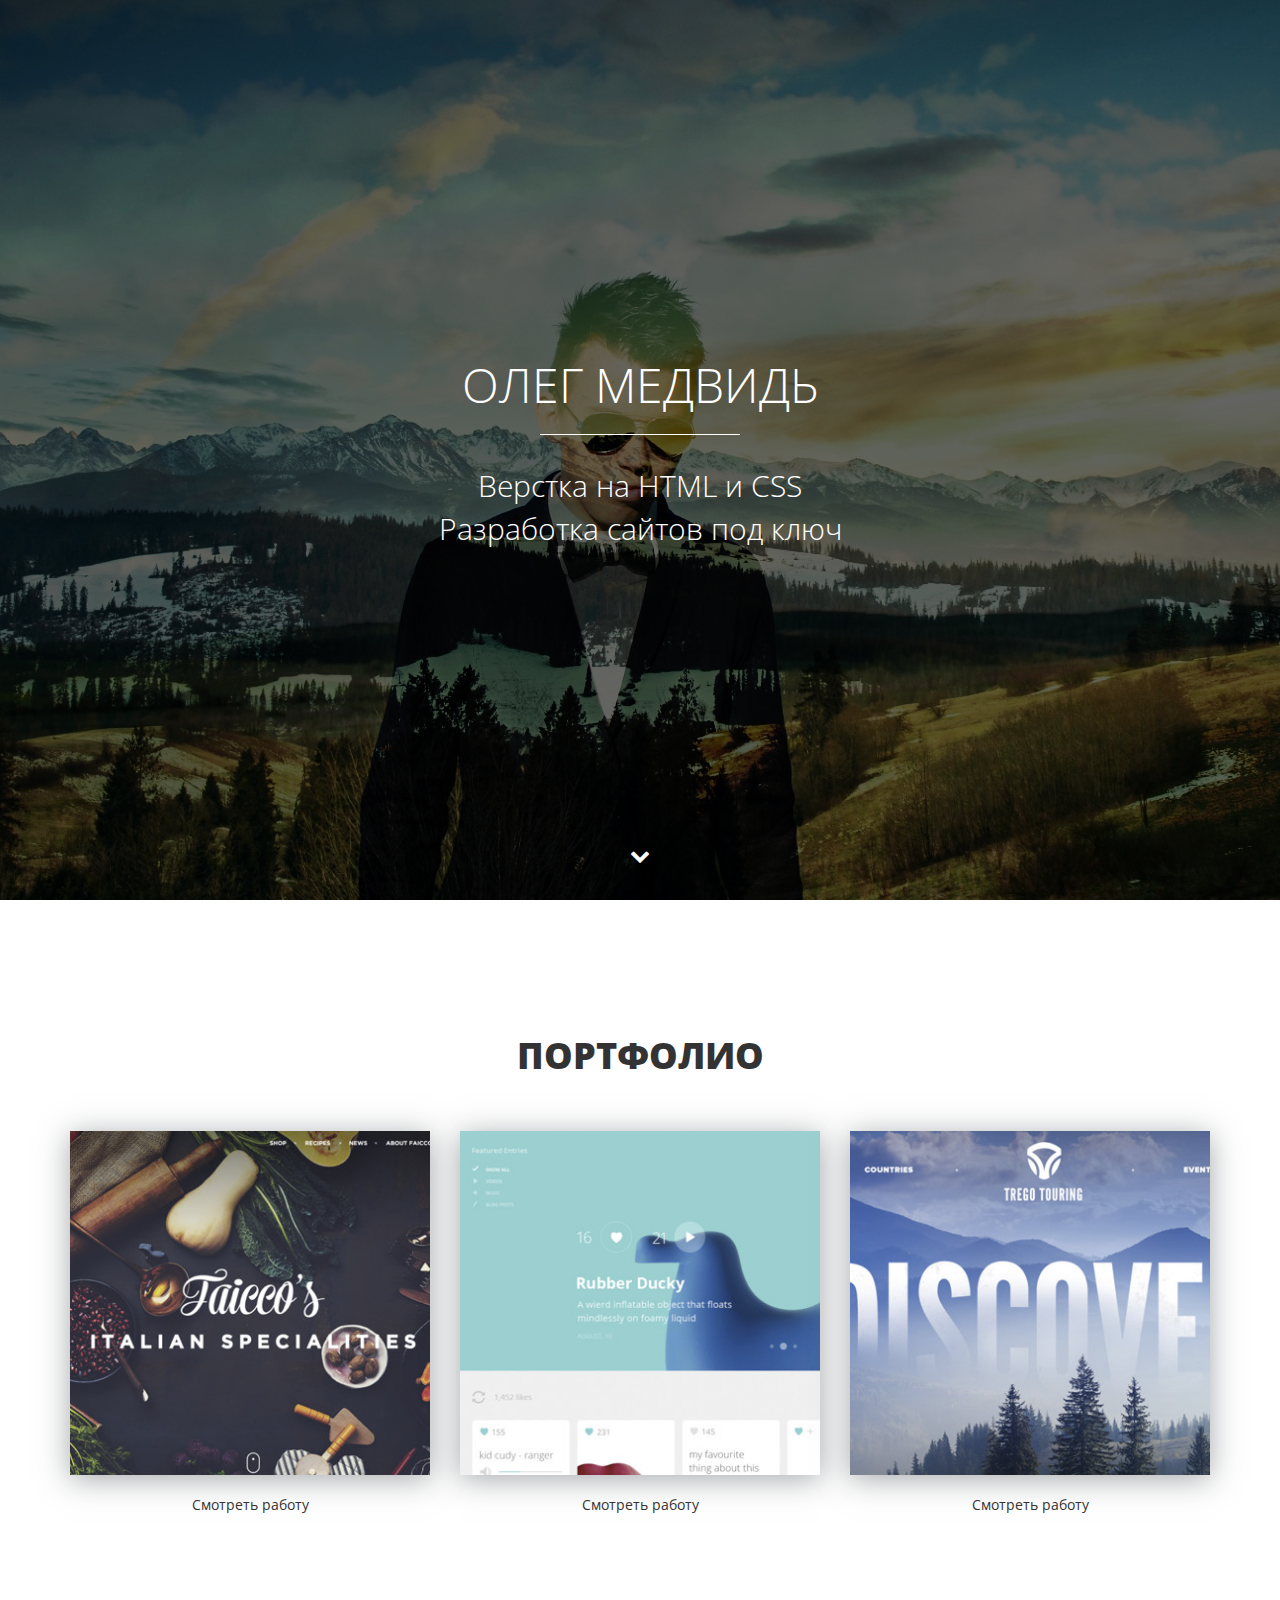
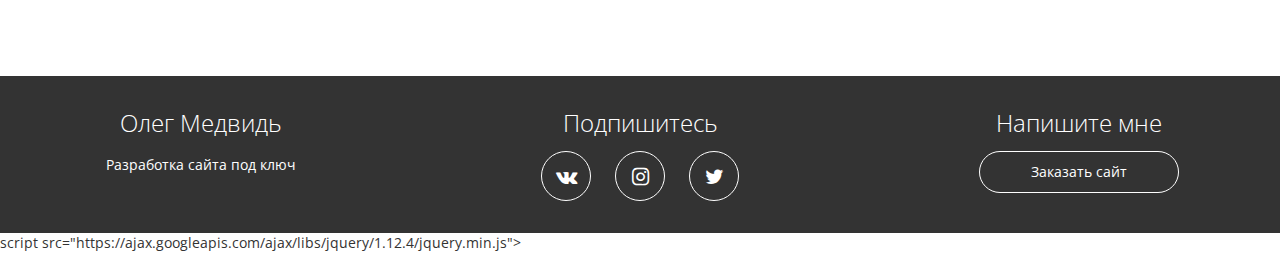
==== index.html @ 2d1d365f "Загрузили все фалы и папки" ====
<!DOCTYPE html>
<html lang="ru">
  <head>
    <meta charset="utf-8">
    <meta http-equiv="X-UA-Compatible" content="IE=edge">
    <meta name="viewport" content="width=device-width, initial-scale=1">
    <meta property="og:url" content="">
    <meta property="og:type" content="website">
    <meta property="og:title" content="Олег Медвидь - верстка сайтов на HTML и CSS">
    <meta property="og:image" content="">
    <meta property="og:description" content="Закажите разработку сайта без посредников от 5 990 рублей">
    <meta property="og:site_name" content="Портфолио верстальщика">
    <meta property="article:author" content="Олег Медвидь">
    <!-- заголовок сайта -->
    <title>Олег Медвидь - Портфолио</title>
    <link href="https://fonts.googleapis.com/css?family=Open+Sans:400,700&amp;subset=cyrillic" rel="stylesheet">
    <link href="css/bootstrap.min.css" rel="stylesheet">
    <link href="css/style.css" rel="stylesheet">
    <link rel="stylesheet" href="css/fontello.css">
     <link rel="stylesheet" href="css/fontello-embedded.css"> 
    <link rel="shortcut icon" type="image/x-icon" href="favicon.ico">
    <!--[if lt IE 9]>
      <script src="https://oss.maxcdn.com/html5shiv/3.7.3/html5shiv.min.js"></script>
      <script src="https://oss.maxcdn.com/respond/1.4.2/respond.min.js"></script>
    <![endif]-->
  </head>
  <body>

   <div class="main">
      <div class="main-overlay"></div>
        <div class="wrapper">
          <div class="main-header">
       <h1>Олег Медвидь</h1>
       <div class="main-line"></div>
       <p>Верстка на HTML и CSS <br>
Разработка сайтов под ключ</p>
     </div>
    </div> 
    <a class="main-down" href="#"><i class="icon-down"></i></a>
   </div>

   <div class="portfolio">
        <div class="container">
          <h2 class="section-header">Портфолио</h2>
          <div class="row">
            <div class="col-md-4">
              <div class="portfolio-block">
              <img src="img/portfolio/1.jpg" alt="Работа №1">
              <a data-toggle="modal" data-work='work-1' href="#work-1">Смотреть работу</a>
              </div>
            </div>
            <div class="col-md-4">
              <div class="portfolio-block">
              <img src="img/portfolio/2.jpg" alt="Работа №2">
              <a data-toggle="modal" data-work='work-2' href="#work">Смотреть работу</a>
              </div>
            </div>
            <div class="col-md-4">
              <div class="portfolio-block">
              <img src="img/portfolio/3.jpg" alt="Работа №3">
              <a data-toggle="modal" data-work='work-3' href="#work">Смотреть работу</a>
              </div>
            </div>
          </div>
     </div>
   </div>
   <div class="footer">
     <div class="container">
       <div class="row">
         <div class="col-md-3">
           <strong>Олег Медвидь</strong>
           <p>Разработка сайта под ключ</p>
         </div>
         <div class="col-md-6">
           <strong>Подпишитесь</strong>
           <div class="social-links">
             <a href="https://vk.com/not_fouund"><i class="icon-vk"></i></a>
             <a href="https://www.instagram.com/oleg_medvid/"><i class="icon-instagram"></i></a>
             <a href="#"><i class="icon-twitter"></i></a>
           </div>
         </div>
         <div class="col-md-3">
         <strong>Напишите мне</strong>
         <a href="https://vk.me/not_fouund" class="offer-btn">Заказать сайт</a>
         </div>
       </div>
     </div>
   </div>
    <!-- Всплывающие окна -->
      <!-- Всплывающие окна -->
      <div class="modal fade" id="work-1" role="dialog">
        <div class="modal-dialog" role="document">
          <div class="modal-content">
            <div class="modal-header">
              <button type="button" class="close" data-dismiss="modal" aria-label="Close"><span aria-hidden="true">&times;</span></button>
              <h4 class="modal-title">Работа №1</h4>
            </div>
            <div class="modal-body">
              <div class="row">
                <div class="col-lg-3">
                  <img src="img/portfolio/1.jpg" alt="Первая работа">
                </div>
                <div class="col-lg-9">
                  <h4>Сайт для ресторана</h4>
                  <p>Описания сайта</p>
                  <a href="https://vk.me/not_fouund" class="modal-btn">Заказать такой сайт</a>
                </div>
              </div>
            </div>
          </div>
        </div>
      </div>
    <!-- jQuery (necessary for Bootstrap's JavaScript plugins) -->
    script src="https://ajax.googleapis.com/ajax/libs/jquery/1.12.4/jquery.min.js"></script>
    <script src="js/bootstrap.min.js"></script>
    <script>
      $(function() {
        var link = $('a[data-toggle="modal"]');
        link.on('click', function(event) {
          var work = $(this).attr('data-work');
          var modal = $('.modal');
          modal.find('.modal-body').load(work+'.html');
        });
      });
    </script>
  </body>
</html>
---- css/style.css ----
body {
	font-family: 'Open Sans', sans-serif;
}
html {
	font-size: 10px;
}
.wrapper {
	display:table-cell;
	vertical-align:middle;
}
.main{
	position: relative;
	display:table;
	width: 100%;
	text-align: center;
	color: #fff;
	height: 100vh;
	background: #000 url(../img/IMG_4214ggggssssss.jpg) center center no-repeat;
}
.main-overlay {
	position: absolute;
	z-index: 1;
	width: 100%;	
	height: 100%;
	background-color: rgba(0,0,0,0.6);
}
.main h1 {
margin-bottom: 1.4rem;
font-weight: 300;
text-transform: uppercase;
font-size: 4.8rem;
}
.main p {
	font-size: 3rem;
	font-weight: 300;
}
.main-header {
	position: relative;
	z-index: 2;
}
.main-line {
	width: 200px;
	height: 1px;
	background-color: #fff;
	margin: 0 auto;
}
.main-down {
	position: absolute;
	color: #fff;
	z-index: 4;	
	bottom: 2rem;
	display: inline-block;
    font-size: 2rem;	
    width: 50px;
    height: 50px;
    border-radius: 50%; ;
    border: 1px solid transparent;
    line-height: 50px;
    left: 50%;
    margin-left: -25px;
    transition: 0.2s;
}
   .main-down:hover {
	color: #fff;
	border-color: #fff;
}
/*Секцыя з портфолио*/
 .portfolio {
	padding: 10rem 0px;
	text-align: center;
}
.section-header {
	text-transform: uppercase;
	font-weight: 800;
	font-size: 3.6rem;
	margin-bottom: 5rem;
	}
	.portfolio img {
		width: 100%;
		max-width: 360px;
		box-shadow: 0px 4px 29px 0px rgba(87, 92, 97, 0.54);
	}
	.portfolio a {
		display: block;
		margin: 2rem auto 6rem;
		color: #333;
		width: 17rem;
		border-bottom: 1px solid transparent;
	}
	.portfolio a:hover {
	text-decoration: none;
	border-bottom: 1px dotted #333;
	}
	/*Секция подвал*/
	.footer {
	background-color: #333;
	color: #fff;
	text-align: center;
	padding: 3rem 0;
}
.footer strong {
	font-weight: 300;
	font-size: 2.4rem;
}
  .social-links {
  	margin-top: 1rem;
  }
  .social-links a {
	width: 5rem;
	height: 5rem;
	line-height: 5rem;
	display: inline-block;
	color: #fff;
	border: solid 1px #fff;
	border-radius: 50%;
	margin-left: 1rem;
	margin-right: 1rem;
	font-size: 2rem;
	transition: 0.2s;
}
.social-links a:hover {
	background-color: #fff;
	color: #646464;
}
.offer-btn {
	display: block;
	width: 80%;
	max-width: 200px;
	margin: 1rem auto;
	border: 1px solid #fff;
	padding-top: 1rem;
	padding-bottom: 1rem;
	color: #fff;
	border-radius: 100px;
	transition: 0.2s;
}
.offer-btn:hover {
	text-decoration: none;
	background-color: #fff;
	color: #646464;
}
.modal img {
	width: 115%;
}
.modal-title {
	font-weight: 800;
	font-size: 2rem;
}
.close {
	background-color: transparent;
	border: none;
	font-size: 2.5rem;
	position: absolute;
	right: 2rem;
	top: 1rem;
}
.modal-btn {
	display: inline-block;
	color: #333;
	border: 1px solid #333;
	padding: 10px 20px;
	border-radius: 5px;
}
.modal-btn:hover {
	background-color: #333;
	color: #fff;
	text-decoration: none;
}
@media (min-width: 0px) and (max-width: 767px) {
	html {
		font-size: 7px;
	}
	.footer strong {
		margin: 3rem 0 2rem;
		display: inline-block;
	}
	.social-links a {
		font-size: 1.5rem;
	}
}

@media (min-width: 768px) and (max-width: 991px) {
	.footer strong {
		margin: 3rem 0 2rem;
		display: inline-block;
	}
}
---- css/fontello.css ----
@font-face {
  font-family: 'fontello';
  src: url('../font/fontello.eot?21249655');
  src: url('../font/fontello.eot?21249655#iefix') format('embedded-opentype'),
       url('../font/fontello.woff2?21249655') format('woff2'),
       url('../font/fontello.woff?21249655') format('woff'),
       url('../font/fontello.ttf?21249655') format('truetype'),
       url('../font/fontello.svg?21249655#fontello') format('svg');
  font-weight: normal;
  font-style: normal;
}
/* Chrome hack: SVG is rendered more smooth in Windozze. 100% magic, uncomment if you need it. */
/* Note, that will break hinting! In other OS-es font will be not as sharp as it could be */
/*
@media screen and (-webkit-min-device-pixel-ratio:0) {
  @font-face {
    font-family: 'fontello';
    src: url('../font/fontello.svg?21249655#fontello') format('svg');
  }
}
*/
 
 [class^="icon-"]:before, [class*=" icon-"]:before {
  font-family: "fontello";
  font-style: normal;
  font-weight: normal;
  speak: none;
 
  display: inline-block;
  text-decoration: inherit;
  width: 1em;
  margin-right: .2em;
  text-align: center;
  /* opacity: .8; */
 
  /* For safety - reset parent styles, that can break glyph codes*/
  font-variant: normal;
  text-transform: none;
 
  /* fix buttons height, for twitter bootstrap */
  line-height: 1em;
 
  /* Animation center compensation - margins should be symmetric */
  /* remove if not needed */
  margin-left: .2em;
 
  /* you can be more comfortable with increased icons size */
  /* font-size: 120%; */
 
  /* Font smoothing. That was taken from TWBS */
  -webkit-font-smoothing: antialiased;
  -moz-osx-font-smoothing: grayscale;
 
  /* Uncomment for 3D effect */
  /* text-shadow: 1px 1px 1px rgba(127, 127, 127, 0.3); */
}
 
.icon-down:before { content: '\e800'; } /* '' */
.icon-twitter:before { content: '\f099'; } /* '' */
.icon-instagram:before { content: '\f16d'; } /* '' */
.icon-vk:before { content: '\f189'; } /* '' */
---- css/fontello-embedded.css ----
@font-face {
  font-family: 'fontello';
  src: url('../font/fontello.eot?14217834');
  src: url('../font/fontello.eot?14217834#iefix') format('embedded-opentype'),
       url('../font/fontello.svg?14217834#fontello') format('svg');
  font-weight: normal;
  font-style: normal;
}
@font-face {
  font-family: 'fontello';
  src: url('[data-uri]') format('woff'),
       url('[data-uri]') format('truetype');
}
/* Chrome hack: SVG is rendered more smooth in Windozze. 100% magic, uncomment if you need it. */
/* Note, that will break hinting! In other OS-es font will be not as sharp as it could be */
/*
@media screen and (-webkit-min-device-pixel-ratio:0) {
  @font-face {
    font-family: 'fontello';
    src: url('../font/fontello.svg?14217834#fontello') format('svg');
  }
}
*/
 
 [class^="icon-"]:before, [class*=" icon-"]:before {
  font-family: "fontello";
  font-style: normal;
  font-weight: normal;
  speak: none;
 
  display: inline-block;
  text-decoration: inherit;
  width: 1em;
  margin-right: .2em;
  text-align: center;
  /* opacity: .8; */
 
  /* For safety - reset parent styles, that can break glyph codes*/
  font-variant: normal;
  text-transform: none;
     
  /* fix buttons height, for twitter bootstrap */
  line-height: 1em;
 
  /* Animation center compensation - margins should be symmetric */
  /* remove if not needed */
  margin-left: .2em;
 
  /* you can be more comfortable with increased icons size */
  /* font-size: 120%; */
 
  /* Uncomment for 3D effect */
  /* text-shadow: 1px 1px 1px rgba(127, 127, 127, 0.3); */
}
.icon-down:before { content: '\e800'; } /* '' */
.icon-twitter:before { content: '\f099'; } /* '' */
.icon-instagram:before { content: '\f16d'; } /* '' */
.icon-vk:before { content: '\f189'; } /* '' */
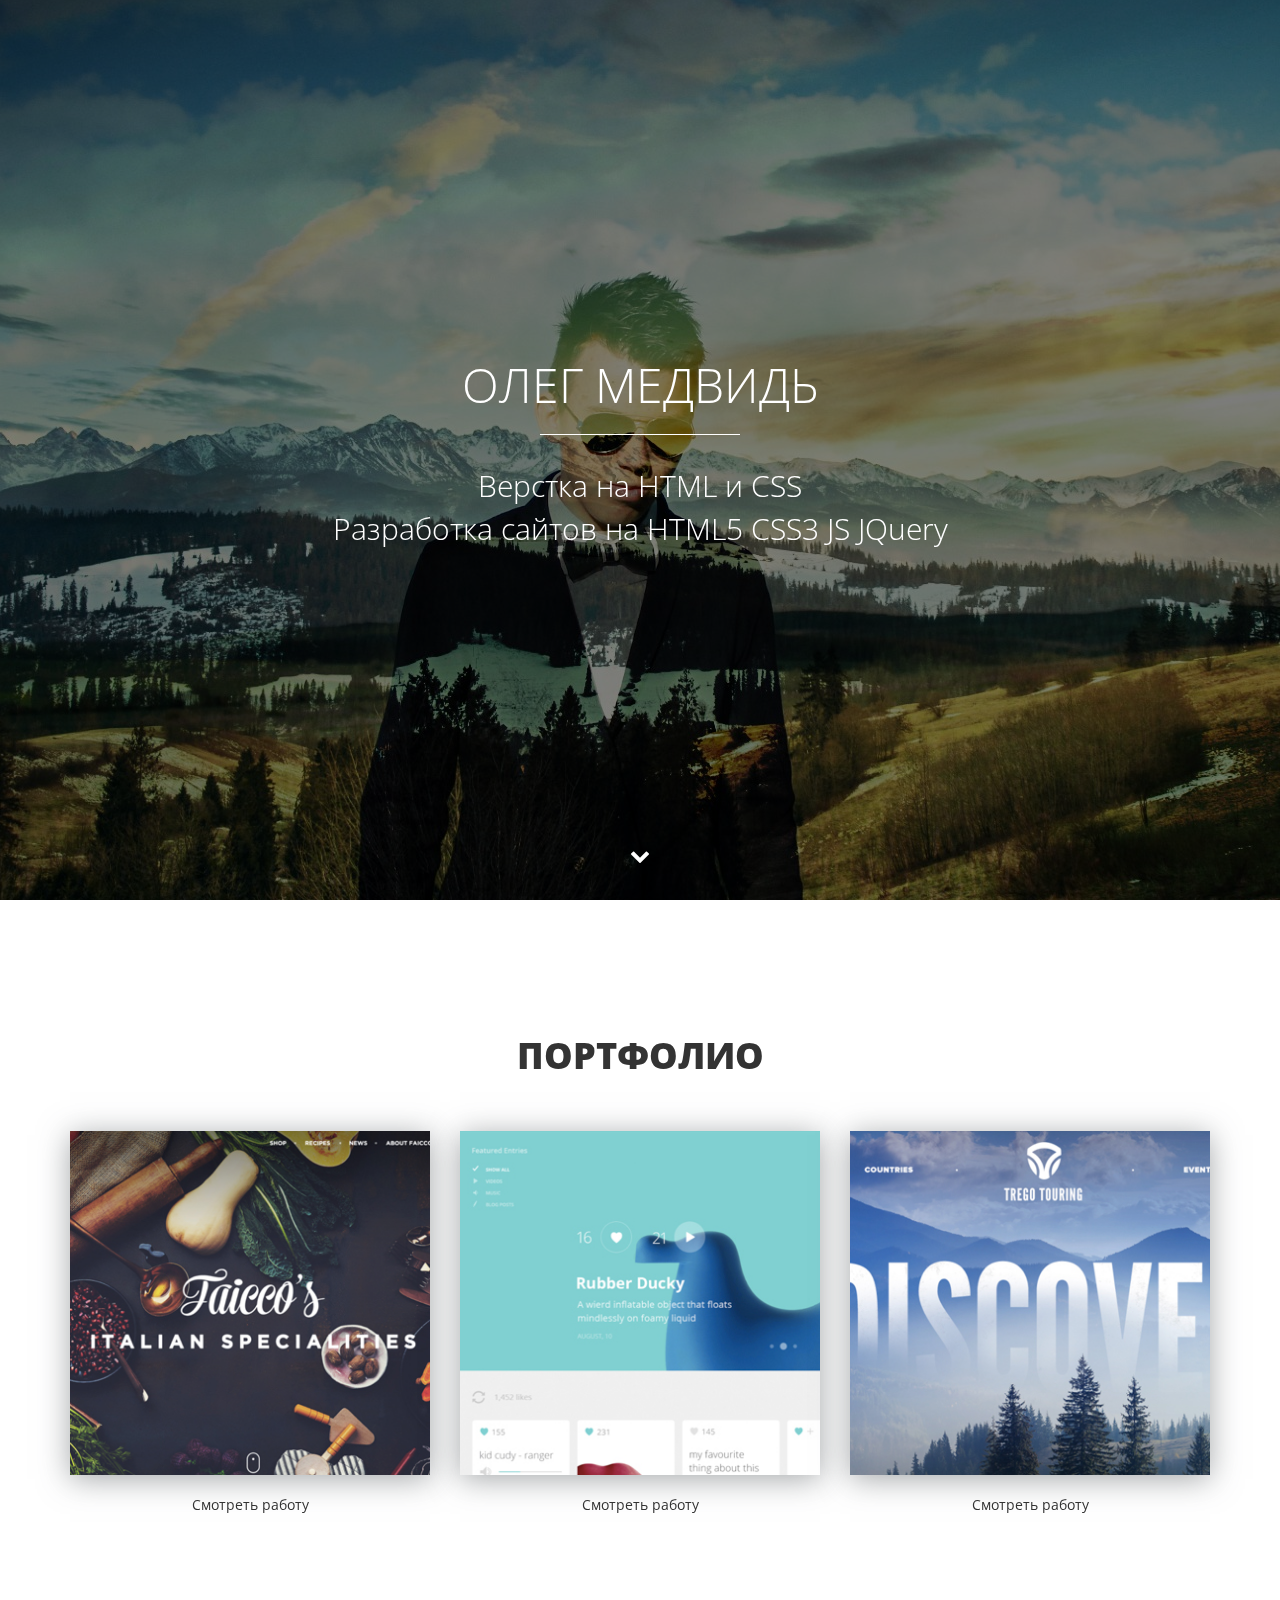
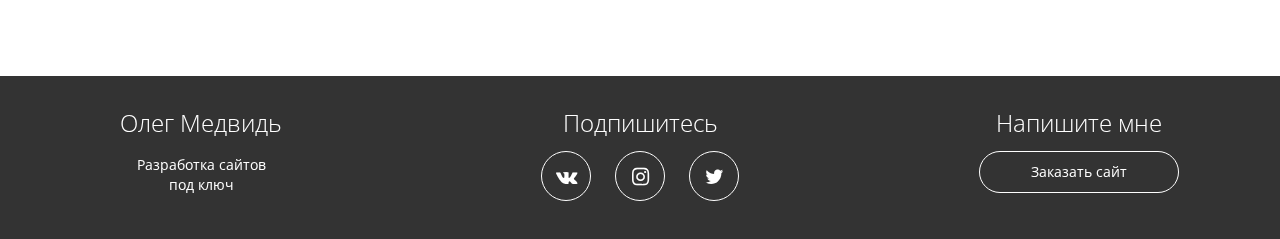
==== commit 6b861d01: "index.html - Плавный скрол, также добавил JS" ====
--- a/index.html
+++ b/index.html
@@ -4,6 +4,7 @@
     <meta charset="utf-8">
     <meta http-equiv="X-UA-Compatible" content="IE=edge">
     <meta name="viewport" content="width=device-width, initial-scale=1">
+    <!-- meta для соцсетей -->
     <meta property="og:url" content="">
     <meta property="og:type" content="website">
     <meta property="og:title" content="Олег Медвидь - верстка сайтов на HTML и CSS">
@@ -11,13 +12,14 @@
     <meta property="og:description" content="Закажите разработку сайта без посредников от 5 990 рублей">
     <meta property="og:site_name" content="Портфолио верстальщика">
     <meta property="article:author" content="Олег Медвидь">
-    <!-- заголовок сайта -->
+    <!-- Заголовок сайта -->
     <title>Олег Медвидь - Портфолио</title>
     <link href="https://fonts.googleapis.com/css?family=Open+Sans:400,700&amp;subset=cyrillic" rel="stylesheet">
     <link href="css/bootstrap.min.css" rel="stylesheet">
+    <link rel="stylesheet" href="css/fontello.css">
+    <link rel="stylesheet" href="css/fontello-embedded.css">
     <link href="css/style.css" rel="stylesheet">
-    <link rel="stylesheet" href="css/fontello.css">
-     <link rel="stylesheet" href="css/fontello-embedded.css"> 
+    <!-- Фавиконка -->
     <link rel="shortcut icon" type="image/x-icon" href="favicon.ico">
     <!--[if lt IE 9]>
       <script src="https://oss.maxcdn.com/html5shiv/3.7.3/html5shiv.min.js"></script>
@@ -25,103 +27,108 @@
     <![endif]-->
   </head>
   <body>
+			
+			<div class="main parallax-window" data-parallax="scroll" data-speed="0.3,5" data-image-src="img/IMG_4214ggggssssss.jpg">
+			<div class="main-overlay"></div>
+				<div class="wrapper">
+					<div class="main-header">
+						<h1>Олег Медвидь </h1>
+						<div class="main-line"></div>
+						<p>Верстка на HTML и CSS <br>Разработка сайтов на 
+						HTML5 CSS3 JS JQuery</p>
+					</div>
+				</div>
+				<a class="main-down" href="#portfolio"><i class="icon-down"></i></a>
+			</div> 
 
-   <div class="main">
-      <div class="main-overlay"></div>
-        <div class="wrapper">
-          <div class="main-header">
-       <h1>Олег Медвидь</h1>
-       <div class="main-line"></div>
-       <p>Верстка на HTML и CSS <br>
-Разработка сайтов под ключ</p>
-     </div>
-    </div> 
-    <a class="main-down" href="#"><i class="icon-down"></i></a>
-   </div>
+			<div class="portfolio" id="portfolio">
+				<div class="container">
+					<h2 class="section-header">Портфолио</h2>
+					<div class="row">
+						<div class="col-md-4">
+							<div class="portfolio-block">
+							<img src="img/portfolio/1.jpg" alt="Работа №1">
+							<a data-toggle="modal" data-work='work-1' href="#work">Смотреть работу</a>
+							</div>
+						</div>
+						<div class="col-md-4">
+							<div class="portfolio-block">
+							<img src="img/portfolio/2.jpg" alt="Работа №2">
+							<a data-toggle="modal" data-work='work-2' href="#work">Смотреть работу</a>
+							</div>
+						</div>
+						<div class="col-md-4">
+							<div class="portfolio-block">
+							<img src="img/portfolio/3.jpg" alt="Работа №3">
+							<a data-toggle="modal" data-work='work-3' href="#work">Смотреть работу</a>
+							</div>
+						</div>
+					</div>
+				</div>
+			</div>   
 
-   <div class="portfolio">
-        <div class="container">
-          <h2 class="section-header">Портфолио</h2>
-          <div class="row">
-            <div class="col-md-4">
-              <div class="portfolio-block">
-              <img src="img/portfolio/1.jpg" alt="Работа №1">
-              <a data-toggle="modal" data-work='work-1' href="#work-1">Смотреть работу</a>
-              </div>
-            </div>
-            <div class="col-md-4">
-              <div class="portfolio-block">
-              <img src="img/portfolio/2.jpg" alt="Работа №2">
-              <a data-toggle="modal" data-work='work-2' href="#work">Смотреть работу</a>
-              </div>
-            </div>
-            <div class="col-md-4">
-              <div class="portfolio-block">
-              <img src="img/portfolio/3.jpg" alt="Работа №3">
-              <a data-toggle="modal" data-work='work-3' href="#work">Смотреть работу</a>
-              </div>
-            </div>
-          </div>
-     </div>
-   </div>
-   <div class="footer">
-     <div class="container">
-       <div class="row">
-         <div class="col-md-3">
-           <strong>Олег Медвидь</strong>
-           <p>Разработка сайта под ключ</p>
-         </div>
-         <div class="col-md-6">
-           <strong>Подпишитесь</strong>
-           <div class="social-links">
-             <a href="https://vk.com/not_fouund"><i class="icon-vk"></i></a>
-             <a href="https://www.instagram.com/oleg_medvid/"><i class="icon-instagram"></i></a>
-             <a href="#"><i class="icon-twitter"></i></a>
-           </div>
-         </div>
-         <div class="col-md-3">
-         <strong>Напишите мне</strong>
-         <a href="https://vk.me/not_fouund" class="offer-btn">Заказать сайт</a>
-         </div>
-       </div>
-     </div>
-   </div>
-    <!-- Всплывающие окна -->
-      <!-- Всплывающие окна -->
-      <div class="modal fade" id="work-1" role="dialog">
-        <div class="modal-dialog" role="document">
-          <div class="modal-content">
-            <div class="modal-header">
-              <button type="button" class="close" data-dismiss="modal" aria-label="Close"><span aria-hidden="true">&times;</span></button>
-              <h4 class="modal-title">Работа №1</h4>
-            </div>
-            <div class="modal-body">
-              <div class="row">
-                <div class="col-lg-3">
-                  <img src="img/portfolio/1.jpg" alt="Первая работа">
-                </div>
-                <div class="col-lg-9">
-                  <h4>Сайт для ресторана</h4>
-                  <p>Описания сайта</p>
-                  <a href="https://vk.me/not_fouund" class="modal-btn">Заказать такой сайт</a>
-                </div>
-              </div>
-            </div>
-          </div>
-        </div>
-      </div>
+			<div class="footer">
+				<div class="container">
+					<div class="row">
+						<div class="col-md-3">
+							<strong>Олег Медвидь</strong>
+							<p>Разработка сайтов <br>под ключ</p>
+						</div>
+						<div class="col-md-6">
+							<strong>Подпишитесь</strong>
+							<div class="social-links">
+								<a href="https://vk.com/not_fouund"><i class="icon-vk"></i></a>
+								<a href="https://www.instagram.com/oleg_medvid/"><i class="icon-instagram"></i></a>
+								<a href="#"><i class="icon-twitter"></i></a>
+							</div>
+						</div>
+						<div class="col-md-3">
+							<strong>Напишите мне</strong>
+							<a href="https://vk.me/not_fouund" class="offer-btn">Заказать сайт</a>
+						</div>
+					</div>
+				</div>
+			</div>
+
+			<!-- Всплывающие окна -->
+			<div class="modal fade" id="work" role="dialog">
+			  <div class="modal-dialog" role="document">
+			    <div class="modal-content">
+			      <div class="modal-header">
+			        <button type="button" class="close" data-dismiss="modal" aria-label="Close"><span aria-hidden="true">&times;</span></button>
+			        <h4 class="modal-title">Описание проекта</h4>
+			      </div>
+			      <div class="modal-body">
+			        
+			      </div>
+			    </div>
+			  </div>
+			</div>
+
     <!-- jQuery (necessary for Bootstrap's JavaScript plugins) -->
-    script src="https://ajax.googleapis.com/ajax/libs/jquery/1.12.4/jquery.min.js"></script>
+    <script src="https://ajax.googleapis.com/ajax/libs/jquery/1.12.4/jquery.min.js"></script>
     <script src="js/bootstrap.min.js"></script>
+    <script src="js/parallax.min.js"></script>
+    <script src="js/"></script>
     <script>
-      $(function() {
-        var link = $('a[data-toggle="modal"]');
-        link.on('click', function(event) {
-          var work = $(this).attr('data-work');
-          var modal = $('.modal');
-          modal.find('.modal-body').load(work+'.html');
-        });
+    	$(function() {
+    		var link = $('a[data-toggle="modal"]');
+    		link.on('click', function(event) {
+    			var work = $(this).attr('data-work');
+    			var modal = $('.modal');
+    			modal.find('.modal-body').load(work+'.html');
+    		});
+    	});
+    </script>
+    <script>
+    $(document).ready(function() {
+      $(".slowly").on("click",, function (event){
+      	event.preventDefault ();
+      	var id = $ (this).attr('href'),
+      	top = $ (id).offset().top;
+      	$('body,html').animate({skrollTop: top},800);
       });
-    </script>
+    });
+    </script>	
   </body>
 </html>--- a/css/fontello.css
+++ b/css/fontello.css
@@ -1,11 +1,11 @@
 @font-face {
   font-family: 'fontello';
-  src: url('../font/fontello.eot?21249655');
-  src: url('../font/fontello.eot?21249655#iefix') format('embedded-opentype'),
-       url('../font/fontello.woff2?21249655') format('woff2'),
-       url('../font/fontello.woff?21249655') format('woff'),
-       url('../font/fontello.ttf?21249655') format('truetype'),
-       url('../font/fontello.svg?21249655#fontello') format('svg');
+  src: url('../font/fontello.eot?32380751');
+  src: url('../font/fontello.eot?32380751#iefix') format('embedded-opentype'),
+       url('../font/fontello.woff2?32380751') format('woff2'),
+       url('../font/fontello.woff?32380751') format('woff'),
+       url('../font/fontello.ttf?32380751') format('truetype'),
+       url('../font/fontello.svg?32380751#fontello') format('svg');
   font-weight: normal;
   font-style: normal;
 }
@@ -15,7 +15,7 @@
 @media screen and (-webkit-min-device-pixel-ratio:0) {
   @font-face {
     font-family: 'fontello';
-    src: url('../font/fontello.svg?21249655#fontello') format('svg');
+    src: url('../font/fontello.svg?32380751#fontello') format('svg');
   }
 }
 */
--- a/css/fontello-embedded.css
+++ b/css/fontello-embedded.css
@@ -1,15 +1,15 @@
 @font-face {
   font-family: 'fontello';
-  src: url('../font/fontello.eot?14217834');
-  src: url('../font/fontello.eot?14217834#iefix') format('embedded-opentype'),
-       url('../font/fontello.svg?14217834#fontello') format('svg');
+  src: url('../font/fontello.eot?97182324');
+  src: url('../font/fontello.eot?97182324#iefix') format('embedded-opentype'),
+       url('../font/fontello.svg?97182324#fontello') format('svg');
   font-weight: normal;
   font-style: normal;
 }
 @font-face {
   font-family: 'fontello';
-  src: url('[data-uri]') format('woff'),
-       url('[data-uri]') format('truetype');
+  src: url('[data-uri]') format('woff'),
+       url('[data-uri]') format('truetype');
 }
 /* Chrome hack: SVG is rendered more smooth in Windozze. 100% magic, uncomment if you need it. */
 /* Note, that will break hinting! In other OS-es font will be not as sharp as it could be */
@@ -17,7 +17,7 @@
 @media screen and (-webkit-min-device-pixel-ratio:0) {
   @font-face {
     font-family: 'fontello';
-    src: url('../font/fontello.svg?14217834#fontello') format('svg');
+    src: url('../font/fontello.svg?97182324#fontello') format('svg');
   }
 }
 */
--- a/css/style.css
+++ b/css/style.css
@@ -1,187 +1,196 @@
-body {
-	font-family: 'Open Sans', sans-serif;
-}
-html {
-	font-size: 10px;
-}
-.wrapper {
-	display:table-cell;
-	vertical-align:middle;
-}
-.main{
-	position: relative;
-	display:table;
-	width: 100%;
-	text-align: center;
-	color: #fff;
-	height: 100vh;
-	background: #000 url(../img/IMG_4214ggggssssss.jpg) center center no-repeat;
-}
-.main-overlay {
-	position: absolute;
-	z-index: 1;
-	width: 100%;	
-	height: 100%;
-	background-color: rgba(0,0,0,0.6);
-}
-.main h1 {
-margin-bottom: 1.4rem;
-font-weight: 300;
-text-transform: uppercase;
-font-size: 4.8rem;
-}
-.main p {
-	font-size: 3rem;
-	font-weight: 300;
-}
-.main-header {
-	position: relative;
-	z-index: 2;
-}
-.main-line {
-	width: 200px;
-	height: 1px;
-	background-color: #fff;
-	margin: 0 auto;
-}
-.main-down {
-	position: absolute;
-	color: #fff;
-	z-index: 4;	
-	bottom: 2rem;
-	display: inline-block;
-    font-size: 2rem;	
-    width: 50px;
-    height: 50px;
-    border-radius: 50%; ;
-    border: 1px solid transparent;
-    line-height: 50px;
-    left: 50%;
-    margin-left: -25px;
-    transition: 0.2s;
-}
-   .main-down:hover {
-	color: #fff;
-	border-color: #fff;
-}
-/*Секцыя з портфолио*/
- .portfolio {
-	padding: 10rem 0px;
-	text-align: center;
-}
-.section-header {
-	text-transform: uppercase;
-	font-weight: 800;
-	font-size: 3.6rem;
-	margin-bottom: 5rem;
-	}
-	.portfolio img {
-		width: 100%;
-		max-width: 360px;
-		box-shadow: 0px 4px 29px 0px rgba(87, 92, 97, 0.54);
-	}
-	.portfolio a {
-		display: block;
-		margin: 2rem auto 6rem;
-		color: #333;
-		width: 17rem;
-		border-bottom: 1px solid transparent;
-	}
-	.portfolio a:hover {
-	text-decoration: none;
-	border-bottom: 1px dotted #333;
-	}
-	/*Секция подвал*/
-	.footer {
-	background-color: #333;
-	color: #fff;
-	text-align: center;
-	padding: 3rem 0;
-}
-.footer strong {
-	font-weight: 300;
-	font-size: 2.4rem;
-}
-  .social-links {
-  	margin-top: 1rem;
-  }
-  .social-links a {
-	width: 5rem;
-	height: 5rem;
-	line-height: 5rem;
-	display: inline-block;
-	color: #fff;
-	border: solid 1px #fff;
-	border-radius: 50%;
-	margin-left: 1rem;
-	margin-right: 1rem;
-	font-size: 2rem;
-	transition: 0.2s;
-}
-.social-links a:hover {
-	background-color: #fff;
-	color: #646464;
-}
-.offer-btn {
-	display: block;
-	width: 80%;
-	max-width: 200px;
-	margin: 1rem auto;
-	border: 1px solid #fff;
-	padding-top: 1rem;
-	padding-bottom: 1rem;
-	color: #fff;
-	border-radius: 100px;
-	transition: 0.2s;
-}
-.offer-btn:hover {
-	text-decoration: none;
-	background-color: #fff;
-	color: #646464;
-}
-.modal img {
-	width: 115%;
-}
-.modal-title {
-	font-weight: 800;
-	font-size: 2rem;
-}
-.close {
-	background-color: transparent;
-	border: none;
-	font-size: 2.5rem;
-	position: absolute;
-	right: 2rem;
-	top: 1rem;
-}
-.modal-btn {
-	display: inline-block;
-	color: #333;
-	border: 1px solid #333;
-	padding: 10px 20px;
-	border-radius: 5px;
-}
-.modal-btn:hover {
-	background-color: #333;
-	color: #fff;
-	text-decoration: none;
-}
-@media (min-width: 0px) and (max-width: 767px) {
-	html {
-		font-size: 7px;
-	}
-	.footer strong {
-		margin: 3rem 0 2rem;
-		display: inline-block;
-	}
-	.social-links a {
-		font-size: 1.5rem;
-	}
-}
-
-@media (min-width: 768px) and (max-width: 991px) {
-	.footer strong {
-		margin: 3rem 0 2rem;
-		display: inline-block;
-	}
-}+body {
+	font-family: 'Open Sans', sans-serif;
+}
+html {
+	font-size: 10px;
+}
+a:active, a:visited, a:focus {
+	text-decoration: none;
+	outline: none;
+}
+.wrapper {
+	display:table-cell;
+	vertical-align:middle;
+}
+.main {
+	position: relative;
+	display:table;
+	width: 100%;
+	text-align: center;
+	color: #fff;
+	height: 100vh;
+	background: #000 url(../img/IMG_4214ggggssssss.jpg) center center no-repeat;
+}
+.main-overlay {
+	position: absolute;
+	z-index: 1;
+	width: 100%;
+	height: 100%;
+	background-color: rgba(0,0,0,0.5);
+}
+.main h1 {
+	margin-bottom: 1.4rem;
+	font-weight: 300;
+	text-transform: uppercase;
+	font-size: 4.8rem;
+}
+.main p {
+	font-size: 3rem;
+	font-weight: 300;
+}
+.main-header {
+	position: relative;
+	z-index: 2;
+}
+.main-line {
+	width: 200px;
+	height: 1px;
+	background-color: #fff;
+	margin: 0 auto;
+}
+.main-down {
+	position: absolute;
+	color: #fff;
+	z-index: 4;
+	bottom: 2rem;
+	display: inline-block;
+	font-size: 2rem;
+	width: 50px;
+	height: 50px;
+	border-radius: 50%;
+	border: 1px solid transparent;
+	line-height: 50px;
+	left: 50%;
+	margin-left: -25px;
+	transition: 0.2s;
+}
+.main-down:hover {
+	color: #fff;
+	border-color: #fff;
+}
+/*Секция с портфолио*/
+.portfolio {
+	padding: 10rem 0px;
+	text-align: center;
+}
+.section-header {
+	text-transform: uppercase;
+	font-weight: 800;
+	font-size: 3.6rem;
+	margin-bottom: 5rem;
+}
+.portfolio img {
+	width: 100%;
+	max-width: 360px;
+	box-shadow: 0px 4px 29px 0px rgba(87, 92, 97, 0.54);
+}
+.portfolio a {
+	display: block;
+	margin: 2rem auto 6rem;
+	color: #333;
+	width: 17rem;
+	border-bottom: 1px solid transparent;
+}
+.portfolio a:hover {
+	text-decoration: none;
+	border-bottom: 1px dotted #333;
+}
+/*Секция - подвал*/
+.footer {
+	background-color: #333;
+	color: #fff;
+	text-align: center;
+	padding: 3rem 0;
+}
+.footer strong {
+	font-weight: 300;
+	font-size: 2.4rem;
+}
+.social-links {
+	margin-top: 1rem;
+}
+.social-links a {
+	width: 5rem;
+	height: 5rem;
+	line-height: 5rem;
+	display: inline-block;
+	color: #fff;
+	border: solid 1px #fff;
+	border-radius: 50%;
+	margin-left: 1rem;
+	margin-right: 1rem;
+	font-size: 2rem;
+	transition: 0.2s;
+}
+.social-links a:hover {
+	background-color: #fff;
+	color: #646464;
+}
+.offer-btn {
+	display: block;
+	width: 80%;
+	max-width: 200px;
+	margin: 1rem auto;
+	border: 1px solid #fff;
+	padding-top: 1rem;
+	padding-bottom: 1rem;
+	color: #fff;
+	border-radius: 100px;
+	transition: 0.2s;
+}
+.offer-btn:hover {
+	text-decoration: none;
+	background-color: #fff;
+	color: #646464;
+}
+.modal img {
+	width: 100%;
+}
+.modal-title {
+	font-weight: 800;
+	font-size: 2rem;
+}
+.close {
+	background-color: transparent;
+	border: none;
+	font-size: 2.5rem;
+	position: absolute;
+	right: 2rem;
+	top: 1rem;
+}
+.modal-btn {
+	display: inline-block;
+	color: #333;
+	border: 1px solid #333;
+	padding: 10px 20px;
+	border-radius: 5px;
+}
+.modal-btn:hover {
+	background-color: #333;
+	color: #fff;
+	text-decoration: none;
+}
+@media (min-width: 0px) and (max-width: 767px) {
+	html {
+		font-size: 7px;
+	}
+	.footer strong {
+		margin: 3rem 0 2rem;
+		display: inline-block;
+	}
+	.social-links a {
+		font-size: 1.5rem;
+	}
+}
+
+@media (min-width: 768px) and (max-width: 991px) {
+	.footer strong {
+		margin: 3rem 0 2rem;
+		display: inline-block;
+	}
+}
+
+
+
+
+
